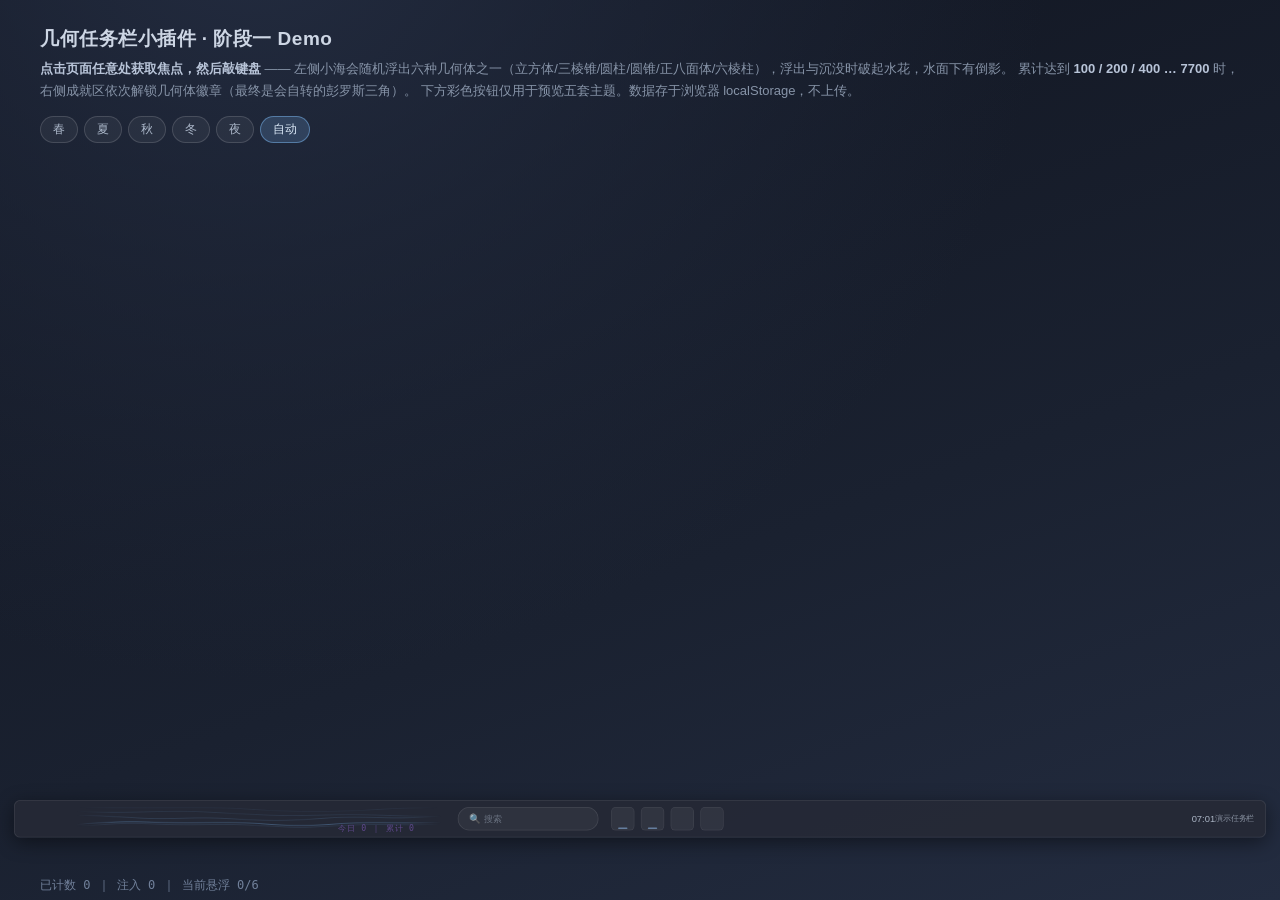
==== 源码/index.html @ b7d820bd "几何任务栏小插件 · Geometric Counter" ====
<!DOCTYPE html>
<html lang="zh-CN">
<head>
<meta charset="UTF-8">
<meta name="viewport" content="width=device-width, initial-scale=1.0">
<title>几何任务栏小插件 · 阶段一 Demo</title>
<link rel="stylesheet" href="style.css?v=20260918-7">
</head>
<body class="season-summer">

  <header class="demo-head">
    <h1>几何任务栏小插件 · 阶段一 Demo</h1>
    <p>
      <b>点击页面任意处获取焦点，然后敲键盘</b> —— 左侧小海会随机浮出六种几何体之一（立方体/三棱锥/圆柱/圆锥/正八面体/六棱柱），浮出与沉没时破起水花，水面下有倒影。
      累计达到 <b>100 / 200 / 400 … 7700</b> 时，右侧成就区依次解锁几何体徽章（最终是会自转的彭罗斯三角）。
      下方彩色按钮仅用于预览五套主题。数据存于浏览器 localStorage，不上传。
    </p>
    <div class="controls" id="controls">
      <button data-season="spring">春</button>
      <button data-season="summer">夏</button>
      <button data-season="autumn">秋</button>
      <button data-season="winter">冬</button>
      <button data-mode="night">夜</button>
      <button data-mode="auto">自动</button>
    </div>
  </header>

  <div class="stage">
    <div class="band-outer" id="bandOuter">
      <div class="band" id="band">
        <canvas id="bandCanvas"></canvas>

        <!-- 模拟任务栏中间内容（仅演示遮挡参考） -->
        <div class="fake-center">
          <div class="fake-search">🔍 搜索</div>
          <div class="fake-icons">
            <div class="fake-icon underline"></div>
            <div class="fake-icon underline"></div>
            <div class="fake-icon"></div>
            <div class="fake-icon"></div>
          </div>
        </div>
        <div class="fake-clock" id="fakeClock">--:--<br><span style="font-size:10px;opacity:.75">演示任务栏</span></div>

        <!-- 成就区：徽章 + 累计总数 -->
        <div class="achv">
          <div class="achv-badges" id="achvBadges"></div>
          <div class="achv-total" id="achvTotal">累计 0</div>
        </div>
      </div>
    </div>
  </div>

  <div class="demo-stats" id="demoStats">
    已计数 0 ｜ 动画丢弃 0 ｜ 当前悬浮 0/6
  </div>

  <!-- 模块（顺序依赖：config → theme/shapes/ocean/badges/keyboard → fountain/achievements） -->
  <script src="src/config.js?v=20260918-7"></script>
  <script src="src/theme.js?v=20260918-7"></script>
  <script src="src/shapes.js?v=20260918-7"></script>
  <script src="src/ocean.js?v=20260918-7"></script>
  <script src="src/badges.js?v=20260918-7"></script>
  <script src="src/keyboard-source.js?v=20260918-7"></script>
  <script src="src/fountain.js?v=20260918-7"></script>
  <script src="src/trail.js?v=20260918-7"></script>
  <script src="src/achievements.js?v=20260918-7"></script>
  <script>
  (function () {
    var cfg = GOW.config;

    // ---- 画布（dpr 高清）----
    var canvas = document.getElementById('bandCanvas');
    var dpr = Math.min(window.devicePixelRatio || 1, 2);
    canvas.width = cfg.W * dpr;
    canvas.height = cfg.H * dpr;
    var ctx = canvas.getContext('2d');
    ctx.scale(dpr, dpr);

    // ---- 自适应缩放（窗口 < 1600 时等比缩小整条带）----
    var outer = document.getElementById('bandOuter');
    var band = document.getElementById('band');
    function fit() {
      var s = Math.min(1, (window.innerWidth - 28) / cfg.W);
      outer.style.width = (cfg.W * s) + 'px';
      outer.style.height = (cfg.H * s) + 'px';
      band.style.transform = 'scale(' + s + ')';
    }
    window.addEventListener('resize', fit);
    fit();

    // ---- 成就区 DOM 渲染 ----
    var badgesEl = document.getElementById('achvBadges');
    var totalEl = document.getElementById('achvTotal');
    // 单枚陈列：新的成就顶替原来的，只显示最新解锁的徽章（Dust 2026-09-16）
    function renderBadges(unlockedCount, animateFrom) {
      badgesEl.innerHTML = '';
      if (unlockedCount > 0) {
        var i = unlockedCount - 1;
        var div = document.createElement('div');
        div.className = 'badge' + (unlockedCount > animateFrom ? ' badge-in' : '');
        div.title = GOW.BADGES[i].name + '（' + cfg.thresholds[i] + ' 次解锁）';
        div.innerHTML = GOW.BADGES[i].svg;
        badgesEl.appendChild(div);
      }
    }

    GOW.achievements.init({
      renderBadges: renderBadges,
      setTotal: function () { }   // 滚动动画是数字的唯一写入方（避免两次写入打架）
    });
    // 数字缓动从已存值起步（加载时不从 0 滚，只有增量滚动）
    dispTotal = GOW.achievements.stats().total;
    dispToday = GOW.achievements.stats().today.count;

    // ---- 键盘数据源（自动选择）----
    // 浏览器 / 阶段 2a：页面内键盘（createWebSource）
    // 阶段 2b（exe --global，WS 服务在线）：全局钩子事件（createWebSocketSource）
    // 判定：Tauri 内先尝试 WS；1.2s 内没收到任何 WS 事件 → 回退页面内键盘
    var statsEl = document.getElementById('demoStats');
    GOW.fountain.init();   // ★ 初始化 6 个喷泉槽位（漏掉会导致全部按键被丢弃）
    (function attachSource(onKey) {
      var inTauri = typeof window.__TAURI_INTERNALS__ !== 'undefined';
      if (!inTauri) {
        GOW.keyboard.createWebSource(onKey);
        return;
      }
      var wsOnline = false;
      GOW.keyboard.createWebSocketSource(
        'ws://127.0.0.1:27183',
        onKey,
        function () { wsOnline = true; }        // 连接建立即视为在线（2b）
      );
      setTimeout(function () {
        if (!wsOnline) GOW.keyboard.createWebSource(onKey);   // 2a / 无服务
      }, 1200);
    })(function (ev) {
      GOW.achievements.recordKey(ev.zone);   // 计数先行（与动画解耦）
      GOW.fountain.trySpawn(ev.zone);        // 槽满则注入，不影响计数
      GOW.trail.onKey();                     // 右侧季节粒子：随打字生成，快打多撒
    });

    // ---- 主题演示控制 ----
    var controls = document.getElementById('controls');
    function syncControls() {
      var btns = controls.querySelectorAll('button');
      for (var i = 0; i < btns.length; i++) {
        var b = btns[i];
        var active = b.dataset.mode
          ? (b.dataset.mode === 'auto' ? GOW.theme.isAuto() : (!GOW.theme.isAuto() && GOW.theme.mode() === b.dataset.mode))
          : (!GOW.theme.isAuto() && GOW.theme.mode() === 'day' && GOW.theme.season() === b.dataset.season);
        b.classList.toggle('active', !!active);
      }
    }
    controls.addEventListener('click', function (e) {
      var b = e.target.closest('button');
      if (!b) return;
      if (b.dataset.mode === 'auto') GOW.theme.setAuto();
      else if (b.dataset.mode) GOW.theme.setMode(b.dataset.mode);
      else GOW.theme.setSeason(b.dataset.season);
      syncControls();
    });

    // ---- 模拟时钟 ----
    var clockEl = document.getElementById('fakeClock');
    var lastClock = '';
    function tickClock() {
      var d = new Date();
      var s = ('0' + d.getHours()).slice(-2) + ':' + ('0' + d.getMinutes()).slice(-2);
      if (s !== lastClock) {
        lastClock = s;
        clockEl.innerHTML = s + '<br><span style="font-size:10px;opacity:.75">演示任务栏</span>';
      }
    }

    // ---- 主循环 ----
    var reduced = false;
    try { reduced = window.matchMedia('(prefers-reduced-motion: reduce)').matches; } catch (e) { }

    GOW.theme.setAuto();
    syncControls();

    var last = performance.now();
    var statAcc = 0;
    var dispTotal = 0, dispToday = 0, lastTotalTxt = '';   // 数字滚动缓动状态（init 后赋初值）
    function frame(now) {
      requestAnimationFrame(frame);   // ★ 先排下一帧：单帧异常不再杀死整片海
      try {
        var rawDt = Math.min((now - last) / 1000, 0.05);
        last = now;
        var t = now / 1000;
        var dt = reduced ? 0 : rawDt;   // reduced-motion：动画冻结，计数照常

        GOW.theme.update(rawDt, reduced);
        GOW.achievements.tick(rawDt);
        GOW.fountain.update(dt);
        GOW.trail.update(dt);

        ctx.clearRect(0, 0, cfg.W, cfg.H);
        GOW.ocean.drawWaves(ctx, t);      // 背景：随机起伏的波浪线
        GOW.fountain.draw(ctx, t);        // 几何体 + 涟漪 + 水花 + 倒影
        GOW.ocean.drawWaterline(ctx, t);  // 前景：水面线横穿几何体（浸在水里）
        GOW.trail.draw(ctx);

        // ---- 累计/今日数字缓动追值（odometer 式，0.3s 滚到位）----
        var st = GOW.achievements.stats();
        var fNum = 1 - Math.pow(0.0005, rawDt);
        dispTotal += (st.total - dispTotal) * fNum;
        dispToday += (st.today.count - dispToday) * fNum;
        var txt = '今日 ' + Math.round(dispToday).toLocaleString('zh-CN') +
          ' ｜ 累计 ' + Math.round(dispTotal).toLocaleString('zh-CN');
        if (txt !== lastTotalTxt) {
          lastTotalTxt = txt;
          totalEl.textContent = txt;
        }

        // 成就区颜色跟随主题 solid
        badgesEl.style.color = GOW.theme.rgb(GOW.theme.display.solid, 0.95);
        totalEl.style.color = GOW.theme.rgb(GOW.theme.display.solid, 0.9);

        tickClock();

        // 状态行（0.25s 刷一次足够）
        statAcc += rawDt;
        if (statAcc > 0.25) {
          statAcc = 0;
          statsEl.textContent = '已计数 ' + GOW.achievements.stats().total +
            ' ｜ 注入 ' + GOW.fountain.injected() +
            ' ｜ 当前悬浮 ' + GOW.fountain.activeCount() + '/' + cfg.fountain.slots;
        }
      } catch (e) { /* 单帧异常静默丢弃，主循环保活（与 shell.html 同策略） */ }
    }
    requestAnimationFrame(frame);

    // ---- 退出前落盘 ----
    window.addEventListener('pagehide', function () { GOW.achievements.flush(); });
    document.addEventListener('visibilitychange', function () {
      if (document.hidden) GOW.achievements.flush();
    });
  })();
  </script>
</body>
</html>
---- 源码/style.css ----
/* ============================================================
   几何任务栏小插件 · style.css
   阶段一：模拟任务栏演示页。
   .band 段即未来的半透明覆盖窗口（1600×48）。
   彭罗斯三角关键帧完整复刻几何岛屿 style.css:1509+。
   ============================================================ */

:root {
  --blue-200: #b8d4f0;
  --blue-500: #6b95c8;
  --desktop-0: #10141f;
  --desktop-1: #1a2130;
  --desktop-2: #232c40;
}

* { box-sizing: border-box; }

html, body {
  margin: 0;
  padding: 0;
  min-height: 100vh;
}

body {
  font-family: "Segoe UI", "Microsoft YaHei", sans-serif;
  background:
    radial-gradient(ellipse at 20% -10%, var(--desktop-2) 0%, transparent 55%),
    linear-gradient(160deg, var(--desktop-0) 0%, var(--desktop-1) 60%, var(--desktop-2) 100%);
  color: #cdd6e4;
  overflow-x: hidden;
}

/* ---- 顶部说明与演示控制 ---- */
.demo-head {
  max-width: 1240px;
  margin: 0 auto;
  padding: 26px 20px 10px;
}
.demo-head h1 {
  font-size: 19px;
  font-weight: 600;
  margin: 0 0 6px;
  letter-spacing: 0.5px;
}
.demo-head p {
  font-size: 13px;
  color: #8794a8;
  margin: 0 0 14px;
  line-height: 1.7;
}
.demo-head p b { color: #b8c4d8; font-weight: 600; }

.controls {
  display: flex;
  gap: 6px;
  flex-wrap: wrap;
}
.controls button {
  font: inherit;
  font-size: 12px;
  padding: 4px 12px;
  border-radius: 999px;
  border: 1px solid rgba(255,255,255,0.14);
  background: rgba(255,255,255,0.05);
  color: #aab6c8;
  cursor: pointer;
  transition: background .15s, color .15s;
}
.controls button:hover { background: rgba(255,255,255,0.10); color: #dfe7f2; }
.controls button.active {
  background: rgba(115,170,225,0.22);
  border-color: rgba(115,170,225,0.55);
  color: #d8e6f5;
}

/* ---- 舞台：模拟桌面 ---- */
.stage {
  display: flex;
  justify-content: center;
  align-items: flex-end;
  min-height: calc(100vh - 190px);
  padding: 20px 12px 26px;
}

.band-outer { position: relative; }

/* 模拟任务栏段 = 未来的半透明覆盖窗口 */
.band {
  width: 1600px;
  height: 48px;
  position: relative;
  border-radius: 8px;
  background: rgba(38, 41, 54, 0.88);
  border: 1px solid rgba(255,255,255,0.09);
  box-shadow: 0 6px 24px rgba(0,0,0,0.45);
  overflow: hidden;
  transform-origin: top left;
}

.band canvas {
  position: absolute;
  inset: 0;
  width: 100%;
  height: 100%;
  display: block;
}

/* ---- 模拟任务栏中间内容（仅为演示遮挡参考，可无视）---- */
.fake-center {
  position: absolute;
  left: 566px;
  width: 477px;
  top: 0;
  bottom: 0;
  display: flex;
  align-items: center;
  gap: 10px;
  pointer-events: none;
  opacity: 0.85;
}
.fake-search {
  width: 180px;
  height: 30px;
  border-radius: 15px;
  border: 1px solid rgba(255,255,255,0.12);
  background: rgba(255,255,255,0.06);
  font-size: 12px;
  color: #77808f;
  display: flex;
  align-items: center;
  padding: 0 14px;
  gap: 7px;
}
.fake-icons { display: flex; gap: 8px; margin-left: 6px; }
.fake-icon {
  width: 30px;
  height: 30px;
  border-radius: 6px;
  background: rgba(255,255,255,0.07);
  border: 1px solid rgba(255,255,255,0.08);
}
.fake-icon.underline { position: relative; }
.fake-icon.underline::after {
  content: "";
  position: absolute;
  bottom: 1px;
  left: 50%;
  transform: translateX(-50%);
  width: 12px;
  height: 2px;
  border-radius: 1px;
  background: rgba(140,180,225,0.7);
}

.fake-clock {
  position: absolute;
  right: 14px;
  top: 0;
  bottom: 0;
  display: flex;
  align-items: center;
  font-size: 12px;
  line-height: 1.35;
  color: #aab4c4;
  text-align: right;
  pointer-events: none;
}

/* ---- 成就区（DOM 层，位于带内 x 378–546；= zone.x 78 + 喷泉区 300）---- */
.achv {
  position: absolute;
  left: 378px;
  width: 168px;
  top: 0;
  bottom: 0;
  display: flex;
  flex-direction: column;
  align-items: center;
  justify-content: center;
  gap: 1px;
  pointer-events: none;
}
.achv-badges {
  display: flex;
  align-items: center;
  justify-content: center;
  height: 25px;
}
.badge {
  width: 24px;
  height: 24px;
  display: flex;
  align-items: center;
  justify-content: center;
}
.badge svg { width: 100%; height: 100%; display: block; }
.badge-in { animation: badge-fade-in 0.7s ease both; }
@keyframes badge-fade-in {
  from { opacity: 0; transform: scale(0.6); }
  to   { opacity: 1; transform: scale(1); }
}
.achv-total {
  font-family: Consolas, "Cascadia Mono", monospace;
  font-size: 10.5px;
  letter-spacing: 0.4px;
  opacity: 0.92;
  white-space: nowrap;
}

/* ---- 带下方演示状态行 ---- */
.demo-stats {
  max-width: 1240px;
  margin: 14px auto 0;
  padding: 0 20px;
  font-size: 12px;
  color: #71809a;
  font-family: Consolas, monospace;
}

/* ============================================================
   彭罗斯三角（完整复刻几何岛屿 style.css:1509+）
   注意两个坑（§6.3④）：关键帧里写死 hex；臂朝向已按顶点法标定
   ============================================================ */
.penrose-spin {
  transform-origin: 50% 50%;
  animation: penrose-spin 22s linear infinite;
}
@keyframes penrose-spin { to { transform: rotate(360deg); } }

.band .hl { display: none; }
.band .pf1 { animation: lit1-summer 22s linear infinite; }
.band .pf2 { animation: lit2-summer 22s linear infinite; }
.band .pf3 { animation: lit3-summer 22s linear infinite; }
body.season-spring .band .pf1 { animation-name: lit1-spring; }
body.season-spring .band .pf2 { animation-name: lit2-spring; }
body.season-spring .band .pf3 { animation-name: lit3-spring; }
body.season-autumn .band .pf1 { animation-name: lit1-autumn; }
body.season-autumn .band .pf2 { animation-name: lit2-autumn; }
body.season-autumn .band .pf3 { animation-name: lit3-autumn; }
body.season-winter .band .pf1 { animation-name: lit1-winter; }
body.season-winter .band .pf2 { animation-name: lit2-winter; }
body.season-winter .band .pf3 { animation-name: lit3-winter; }
body.night .band .pf1 { animation-name: lit1-night; }
body.night .band .pf2 { animation-name: lit2-night; }
body.night .band .pf3 { animation-name: lit3-night; }

@keyframes lit1-summer {
  0% { fill: #ffffff; } 50.14% { fill: #16324f; } 66.89% { fill: #7fb2e0; } 100% { fill: #ffffff; }
}
@keyframes lit2-summer {
  0% { fill: #7fb2e0; } 33.11% { fill: #ffffff; } 83.25% { fill: #16324f; } 100% { fill: #7fb2e0; }
}
@keyframes lit3-summer {
  0% { fill: #16324f; } 16.75% { fill: #7fb2e0; } 49.86% { fill: #ffffff; } 100% { fill: #16324f; }
}
@keyframes lit1-spring {
  0% { fill: #ffffff; } 50.14% { fill: #1a3d1a; } 66.89% { fill: #8bc88b; } 100% { fill: #ffffff; }
}
@keyframes lit2-spring {
  0% { fill: #8bc88b; } 33.11% { fill: #ffffff; } 83.25% { fill: #1a3d1a; } 100% { fill: #8bc88b; }
}
@keyframes lit3-spring {
  0% { fill: #1a3d1a; } 16.75% { fill: #8bc88b; } 49.86% { fill: #ffffff; } 100% { fill: #1a3d1a; }
}
@keyframes lit1-autumn {
  0% { fill: #ffffff; } 50.14% { fill: #5c3310; } 66.89% { fill: #e8b87a; } 100% { fill: #ffffff; }
}
@keyframes lit2-autumn {
  0% { fill: #e8b87a; } 33.11% { fill: #ffffff; } 83.25% { fill: #5c3310; } 100% { fill: #e8b87a; }
}
@keyframes lit3-autumn {
  0% { fill: #5c3310; } 16.75% { fill: #e8b87a; } 49.86% { fill: #ffffff; } 100% { fill: #5c3310; }
}
@keyframes lit1-winter {
  0% { fill: #ffffff; } 50.14% { fill: #3a2560; } 66.89% { fill: #b8a0d8; } 100% { fill: #ffffff; }
}
@keyframes lit2-winter {
  0% { fill: #b8a0d8; } 33.11% { fill: #ffffff; } 83.25% { fill: #3a2560; } 100% { fill: #b8a0d8; }
}
@keyframes lit3-winter {
  0% { fill: #3a2560; } 16.75% { fill: #b8a0d8; } 49.86% { fill: #ffffff; } 100% { fill: #3a2560; }
}
@keyframes lit1-night {
  0% { fill: #ffffff; } 50.14% { fill: #3a5a82; } 66.89% { fill: #6b95c8; } 100% { fill: #ffffff; }
}
@keyframes lit2-night {
  0% { fill: #6b95c8; } 33.11% { fill: #ffffff; } 83.25% { fill: #3a5a82; } 100% { fill: #6b95c8; }
}
@keyframes lit3-night {
  0% { fill: #3a5a82; } 16.75% { fill: #6b95c8; } 49.86% { fill: #ffffff; } 100% { fill: #3a5a82; }
}

@media (prefers-reduced-motion: reduce) {
  .penrose-spin, .band .pf { animation: none; }
  .badge-in { animation: none; }
}
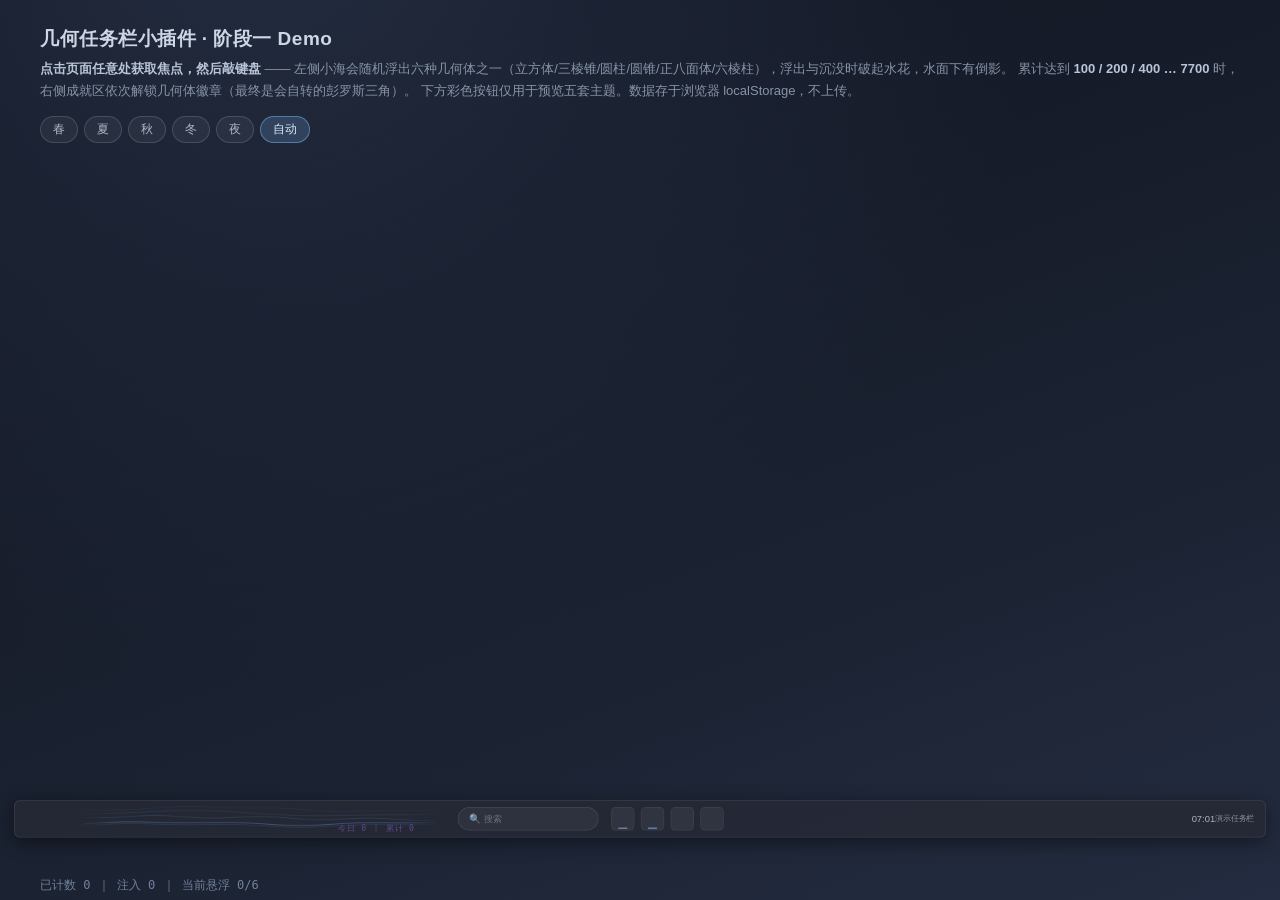
==== commit e51afdd3: "几何任务栏小插件 · Geometric Counter" ====
--- a/源码/index.html
+++ b/源码/index.html
@@ -4,7 +4,7 @@
 <meta charset="UTF-8">
 <meta name="viewport" content="width=device-width, initial-scale=1.0">
 <title>几何任务栏小插件 · 阶段一 Demo</title>
-<link rel="stylesheet" href="style.css?v=20260918-7">
+<link rel="stylesheet" href="style.css?v=20260919-1">
 </head>
 <body class="season-summer">
 
@@ -56,15 +56,15 @@
   </div>
 
   <!-- 模块（顺序依赖：config → theme/shapes/ocean/badges/keyboard → fountain/achievements） -->
-  <script src="src/config.js?v=20260918-7"></script>
-  <script src="src/theme.js?v=20260918-7"></script>
-  <script src="src/shapes.js?v=20260918-7"></script>
-  <script src="src/ocean.js?v=20260918-7"></script>
-  <script src="src/badges.js?v=20260918-7"></script>
-  <script src="src/keyboard-source.js?v=20260918-7"></script>
-  <script src="src/fountain.js?v=20260918-7"></script>
-  <script src="src/trail.js?v=20260918-7"></script>
-  <script src="src/achievements.js?v=20260918-7"></script>
+  <script src="src/config.js?v=20260919-1"></script>
+  <script src="src/theme.js?v=20260919-1"></script>
+  <script src="src/shapes.js?v=20260919-1"></script>
+  <script src="src/ocean.js?v=20260919-1"></script>
+  <script src="src/badges.js?v=20260919-1"></script>
+  <script src="src/keyboard-source.js?v=20260919-1"></script>
+  <script src="src/fountain.js?v=20260919-1"></script>
+  <script src="src/trail.js?v=20260919-1"></script>
+  <script src="src/achievements.js?v=20260919-1"></script>
   <script>
   (function () {
     var cfg = GOW.config;
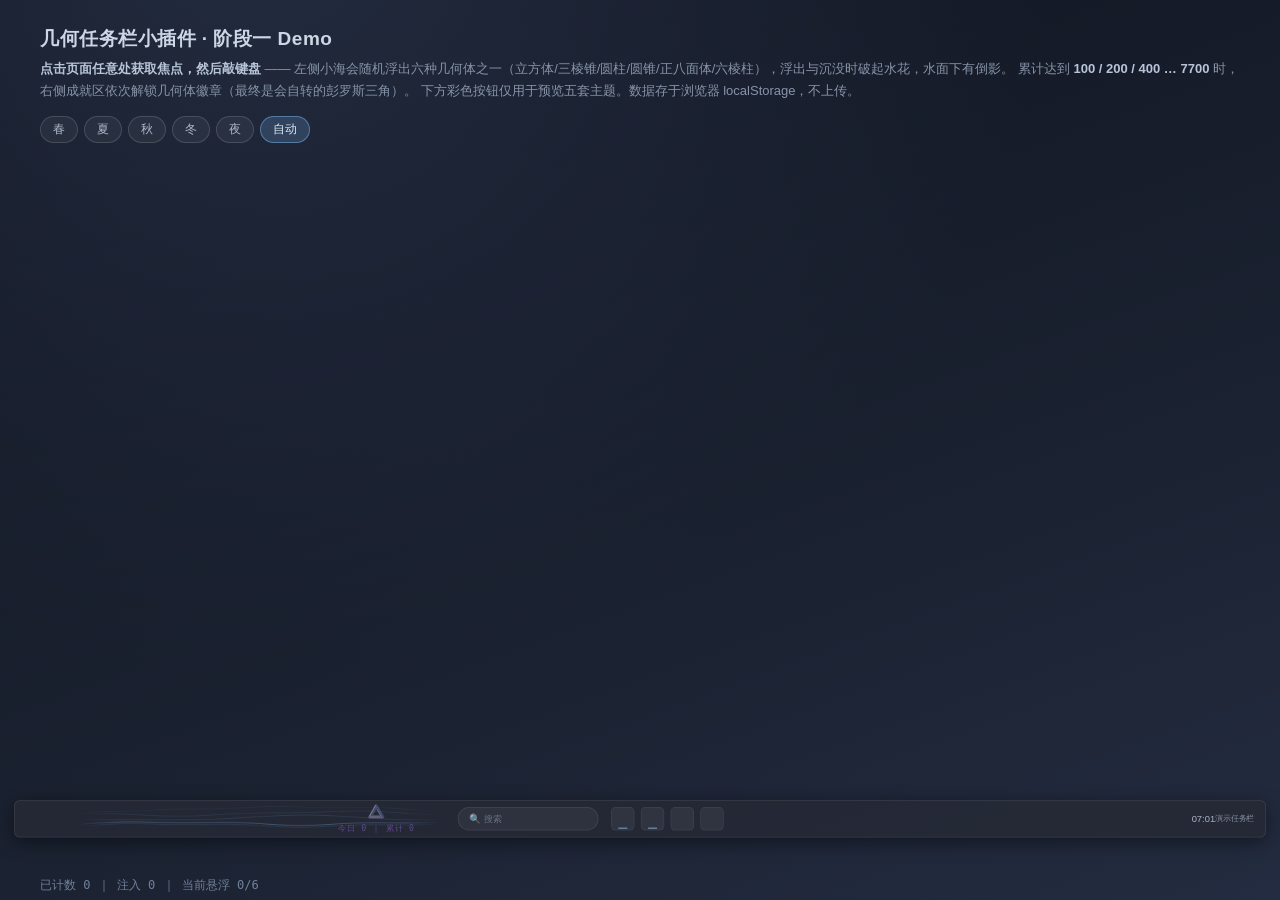
==== commit 28804710: "几何任务栏小插件 · Geometric Counter" ====
--- a/源码/index.html
+++ b/源码/index.html
@@ -4,7 +4,7 @@
 <meta charset="UTF-8">
 <meta name="viewport" content="width=device-width, initial-scale=1.0">
 <title>几何任务栏小插件 · 阶段一 Demo</title>
-<link rel="stylesheet" href="style.css?v=20260919-1">
+<link rel="stylesheet" href="style.css?v=20260919-8">
 </head>
 <body class="season-summer">
 
@@ -56,15 +56,15 @@
   </div>
 
   <!-- 模块（顺序依赖：config → theme/shapes/ocean/badges/keyboard → fountain/achievements） -->
-  <script src="src/config.js?v=20260919-1"></script>
-  <script src="src/theme.js?v=20260919-1"></script>
-  <script src="src/shapes.js?v=20260919-1"></script>
-  <script src="src/ocean.js?v=20260919-1"></script>
-  <script src="src/badges.js?v=20260919-1"></script>
-  <script src="src/keyboard-source.js?v=20260919-1"></script>
-  <script src="src/fountain.js?v=20260919-1"></script>
-  <script src="src/trail.js?v=20260919-1"></script>
-  <script src="src/achievements.js?v=20260919-1"></script>
+  <script src="src/config.js?v=20260919-8"></script>
+  <script src="src/theme.js?v=20260919-8"></script>
+  <script src="src/shapes.js?v=20260919-8"></script>
+  <script src="src/ocean.js?v=20260919-8"></script>
+  <script src="src/badges.js?v=20260919-8"></script>
+  <script src="src/keyboard-source.js?v=20260919-8"></script>
+  <script src="src/fountain.js?v=20260919-8"></script>
+  <script src="src/trail.js?v=20260919-8"></script>
+  <script src="src/achievements.js?v=20260919-8"></script>
   <script>
   (function () {
     var cfg = GOW.config;
@@ -89,26 +89,39 @@
     window.addEventListener('resize', fit);
     fit();
 
-    // ---- 成就区 DOM 渲染 ----
+    // ---- 成就区 DOM：永久陈列自转的彭罗斯三角（★ 2026-09-19 新语义，与桌面壳一致）----
+    // 不再是「最新解锁的那枚徽章」——改为「图腾常驻 + 逐级放生几何体」：
+    //   未集齐时半透明，全部放生后全亮。
     var badgesEl = document.getElementById('achvBadges');
     var totalEl = document.getElementById('achvTotal');
-    // 单枚陈列：新的成就顶替原来的，只显示最新解锁的徽章（Dust 2026-09-16）
-    function renderBadges(unlockedCount, animateFrom) {
-      badgesEl.innerHTML = '';
-      if (unlockedCount > 0) {
-        var i = unlockedCount - 1;
+    var TOTEM = GOW.BADGES[GOW.BADGES.length - 1];     // 彭罗斯三角
+    var totemReady = false;
+    function renderBadges(unlockedCount) {
+      if (!totemReady) {
         var div = document.createElement('div');
-        div.className = 'badge' + (unlockedCount > animateFrom ? ' badge-in' : '');
-        div.title = GOW.BADGES[i].name + '（' + cfg.thresholds[i] + ' 次解锁）';
-        div.innerHTML = GOW.BADGES[i].svg;
+        div.className = 'badge';
+        div.innerHTML = TOTEM.svg;
         badgesEl.appendChild(div);
-      }
+        totemReady = true;
+      }
+      var done = unlockedCount >= cfg.levels.length;
+      badgesEl.style.opacity = done ? '1' : '0.42';
+      badgesEl.title = done
+        ? '彭罗斯三角 · 几何体已全部放生'
+        : '彭罗斯三角 · 已放生 ' + unlockedCount + ' / ' + cfg.levels.length + ' 种几何体';
+    }
+
+    // ★ 随机浮出池 = 基础池 + 已放生的几何体（成就驱动）
+    function applyPool() {
+      try { GOW.fountain.setPool(GOW.achievements.unlockedTypes()); } catch (e) { }
     }
 
     GOW.achievements.init({
       renderBadges: renderBadges,
-      setTotal: function () { }   // 滚动动画是数字的唯一写入方（避免两次写入打架）
-    });
+      setTotal: function () { },   // 滚动动画是数字的唯一写入方（避免两次写入打架）
+      onUnlock: function () { applyPool(); }   // 网页演示版：无弹窗，只放生几何体
+    });
+    applyPool();
     // 数字缓动从已存值起步（加载时不从 0 滚，只有增量滚动）
     dispTotal = GOW.achievements.stats().total;
     dispToday = GOW.achievements.stats().today.count;
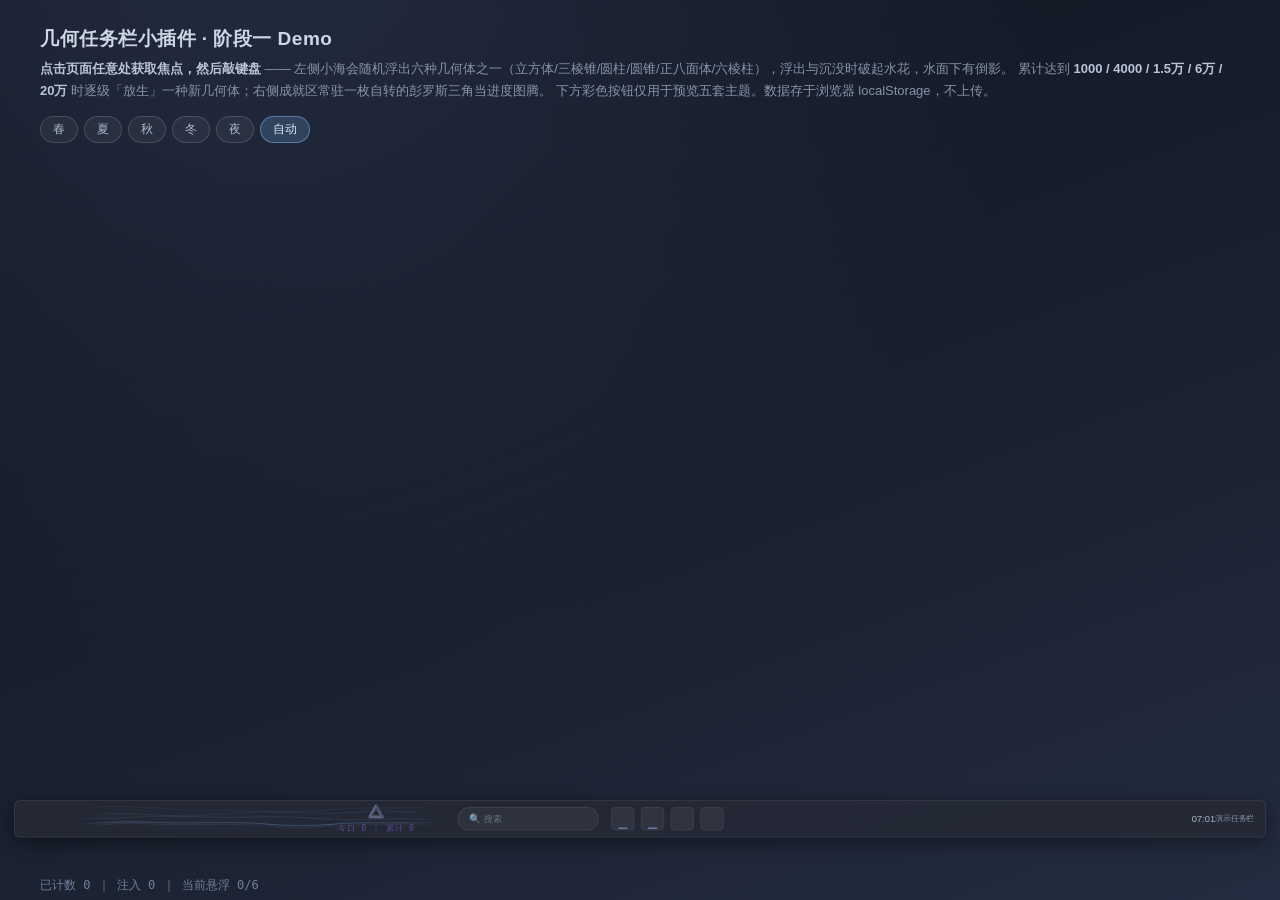
==== commit dd95ed64: "v0.1.3：图标/托盘统一彭罗斯、新增开机自启、修启动闪跳与冷编译 - 程序图标与托盘图标统一为彭罗斯三角（小尺寸做抗锯齿），修掉 126 字节占位坏图标 - 设置面板新增「开机自启」（默认关，写 " ====
--- a/源码/index.html
+++ b/源码/index.html
@@ -12,7 +12,7 @@
     <h1>几何任务栏小插件 · 阶段一 Demo</h1>
     <p>
       <b>点击页面任意处获取焦点，然后敲键盘</b> —— 左侧小海会随机浮出六种几何体之一（立方体/三棱锥/圆柱/圆锥/正八面体/六棱柱），浮出与沉没时破起水花，水面下有倒影。
-      累计达到 <b>100 / 200 / 400 … 7700</b> 时，右侧成就区依次解锁几何体徽章（最终是会自转的彭罗斯三角）。
+      累计达到 <b>1000 / 4000 / 1.5万 / 6万 / 20万</b> 时逐级「放生」一种新几何体；右侧成就区常驻一枚自转的彭罗斯三角当进度图腾。
       下方彩色按钮仅用于预览五套主题。数据存于浏览器 localStorage，不上传。
     </p>
     <div class="controls" id="controls">
